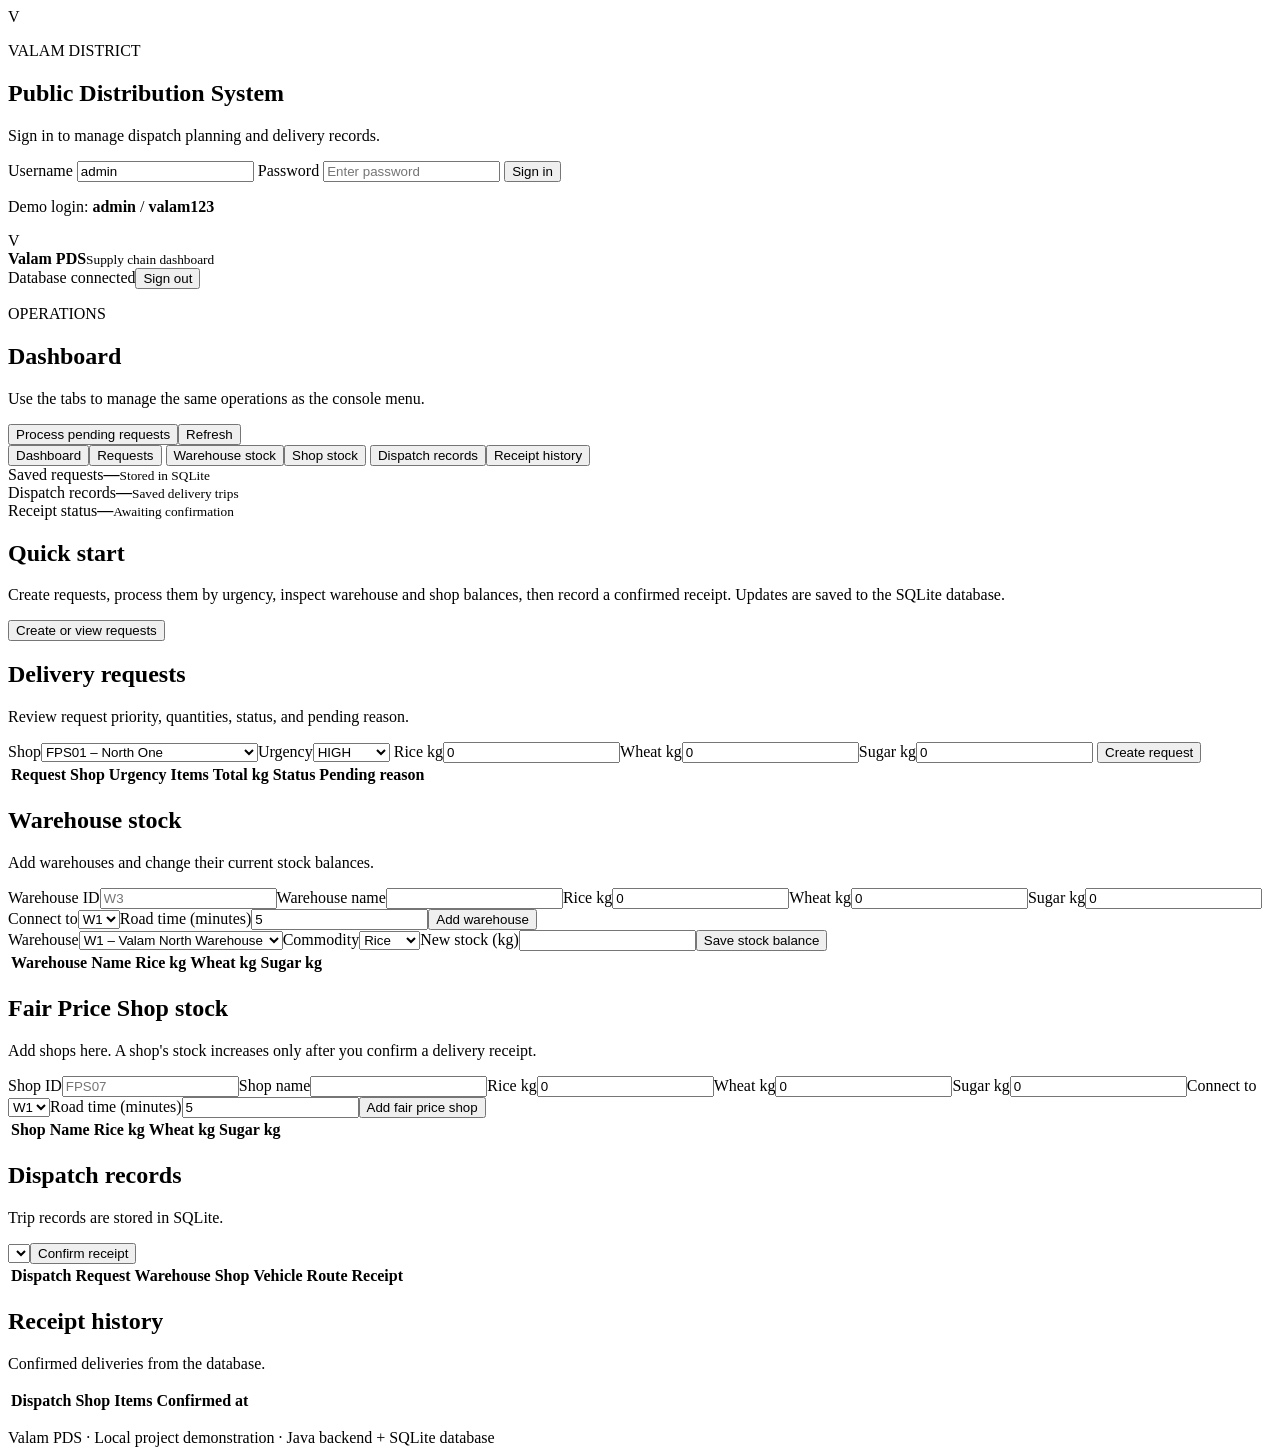
==== web/index.html @ e1094bea "Initial commit: Valam PDS project" ====
<!doctype html>
<html lang="en">
<head>
  <meta charset="utf-8">
  <meta name="viewport" content="width=device-width, initial-scale=1">
  <title>Valam PDS Dashboard</title>
  <link rel="stylesheet" href="/styles.css">
</head>
<body>
  <main id="loginView" class="login-wrap">
    <section class="login-card">
      <div class="brand-mark">V</div>
      <p class="eyebrow">VALAM DISTRICT</p>
      <h1>Public Distribution System</h1>
      <p class="muted">Sign in to manage dispatch planning and delivery records.</p>
      <form id="loginForm">
        <label for="username">Username</label>
        <input id="username" autocomplete="username" required value="admin">
        <label for="password">Password</label>
        <input id="password" type="password" autocomplete="current-password" required placeholder="Enter password">
        <button class="primary full" type="submit">Sign in</button>
        <p id="loginError" class="error" role="alert"></p>
      </form>
      <p class="demo-hint">Demo login: <strong>admin</strong> / <strong>valam123</strong></p>
    </section>
  </main>

  <main id="appView" class="app hidden">
    <header class="topbar">
      <div class="brand"><span class="brand-mark small">V</span><div><strong>Valam PDS</strong><small>Supply chain dashboard</small></div></div>
      <div class="top-actions"><span id="connection" class="connection">Database connected</span><button id="logoutButton" class="quiet">Sign out</button></div>
    </header>
    <section class="welcome">
      <div><p class="eyebrow">OPERATIONS</p><h1 id="pageTitle">Dashboard</h1><p class="muted">Use the tabs to manage the same operations as the console menu.</p></div>
      <div class="welcome-actions"><button id="processButton" class="primary">Process pending requests</button><button id="refreshButton" class="secondary">Refresh</button></div>
    </section>
    <nav id="menu" class="menu-tabs" aria-label="PDS operations">
      <button class="active" data-page="dashboard">Dashboard</button><button data-page="requests">Requests</button>
      <button data-page="warehouses">Warehouse stock</button><button data-page="shops">Shop stock</button>
      <button data-page="dispatches">Dispatch records</button><button data-page="receipts">Receipt history</button>
    </nav>
    <section id="page-dashboard" class="page-view">
    <section class="stats">
      <article class="stat-card"><span>Saved requests</span><strong id="requestCount">—</strong><small>Stored in SQLite</small></article>
      <article class="stat-card"><span>Dispatch records</span><strong id="dispatchCount">—</strong><small>Saved delivery trips</small></article>
      <article class="stat-card"><span>Receipt status</span><strong id="receiptCount">—</strong><small>Awaiting confirmation</small></article>
    </section>
      <section class="panel"><h2>Quick start</h2><p class="muted">Create requests, process them by urgency, inspect warehouse and shop balances, then record a confirmed receipt. Updates are saved to the SQLite database.</p><button class="primary" data-go="requests">Create or view requests</button></section>
    </section>
    <section id="page-requests" class="page-view hidden">
      <section class="panel">
        <div class="panel-head"><div><h2>Delivery requests</h2><p class="muted">Review request priority, quantities, status, and pending reason.</p></div></div>
        <form id="requestForm" class="request-form">
          <label>Shop<select id="requestShop" required><option value="FPS01">FPS01 – North One</option><option value="FPS02">FPS02 – North Two</option><option value="FPS03">FPS03 – Central One</option><option value="FPS04">FPS04 – Central Two</option><option value="FPS05">FPS05 – South One</option><option value="FPS06">FPS06 – Remote Shop (no road)</option></select></label><label>Urgency<select id="requestUrgency"><option>HIGH</option><option>MEDIUM</option><option>LOW</option></select></label>
          <label>Rice kg<input id="rice" type="number" min="0" step="1" value="0"></label><label>Wheat kg<input id="wheat" type="number" min="0" step="1" value="0"></label><label>Sugar kg<input id="sugar" type="number" min="0" step="1" value="0"></label>
          <button class="primary" type="submit">Create request</button>
        </form>
        <div class="table-wrap"><table><thead><tr><th>Request</th><th>Shop</th><th>Urgency</th><th>Items</th><th>Total kg</th><th>Status</th><th>Pending reason</th></tr></thead><tbody id="requestRows"></tbody></table></div>
      </section>
    </section>
    <section id="page-warehouses" class="page-view hidden"><section class="panel"><div class="panel-head"><div><h2>Warehouse stock</h2><p class="muted">Add warehouses and change their current stock balances.</p></div></div>
      <form id="warehouseForm" class="request-form"><label>Warehouse ID<input id="warehouseId" required placeholder="W3"></label><label>Warehouse name<input id="warehouseName" required></label><label>Rice kg<input id="warehouseRice" type="number" min="0" value="0"></label><label>Wheat kg<input id="warehouseWheat" type="number" min="0" value="0"></label><label>Sugar kg<input id="warehouseSugar" type="number" min="0" value="0"></label><label>Connect to<select id="warehouseConnect"><option>W1</option><option>W2</option><option>J1</option><option>J2</option><option>J3</option><option>J4</option></select></label><label>Road time (minutes)<input id="warehouseTime" type="number" min="0.1" step="0.1" value="5"></label><button class="primary" type="submit">Add warehouse</button></form>
      <form id="warehouseStockForm" class="request-form"><label>Warehouse<select id="stockWarehouse"><option value="W1">W1 – Valam North Warehouse</option><option value="W2">W2 – Valam South Warehouse</option></select></label><label>Commodity<select id="stockCommodity"><option>Rice</option><option>Wheat</option><option>Sugar</option></select></label><label>New stock (kg)<input id="stockQuantity" type="number" min="0" step="0.1" required></label><button class="secondary" type="submit">Save stock balance</button></form>
      <div class="table-wrap"><table><thead><tr><th>Warehouse</th><th>Name</th><th>Rice kg</th><th>Wheat kg</th><th>Sugar kg</th></tr></thead><tbody id="warehouseRows"></tbody></table></div></section></section>
    <section id="page-shops" class="page-view hidden"><section class="panel"><h2>Fair Price Shop stock</h2><p class="muted">Add shops here. A shop's stock increases only after you confirm a delivery receipt.</p>
      <form id="shopForm" class="request-form"><label>Shop ID<input id="newShopId" required placeholder="FPS07"></label><label>Shop name<input id="newShopName" required></label><label>Rice kg<input id="shopRice" type="number" min="0" value="0"></label><label>Wheat kg<input id="shopWheat" type="number" min="0" value="0"></label><label>Sugar kg<input id="shopSugar" type="number" min="0" value="0"></label><label>Connect to<select id="shopConnect"><option>W1</option><option>W2</option><option>J1</option><option>J2</option><option>J3</option><option>J4</option></select></label><label>Road time (minutes)<input id="shopTime" type="number" min="0.1" step="0.1" value="5"></label><button class="primary" type="submit">Add fair price shop</button></form>
      <div class="table-wrap"><table><thead><tr><th>Shop</th><th>Name</th><th>Rice kg</th><th>Wheat kg</th><th>Sugar kg</th></tr></thead><tbody id="shopRows"></tbody></table></div></section></section>
    <section id="page-dispatches" class="page-view hidden"><section class="panel"><div class="panel-head"><div><h2>Dispatch records</h2><p class="muted">Trip records are stored in SQLite.</p></div><div class="panel-actions"><select id="receiptDispatch" aria-label="Select dispatch to confirm"></select><button id="confirmReceipt" class="primary">Confirm receipt</button></div></div><div class="table-wrap"><table><thead><tr><th>Dispatch</th><th>Request</th><th>Warehouse</th><th>Shop</th><th>Vehicle</th><th>Route</th><th>Receipt</th></tr></thead><tbody id="dispatchRows"></tbody></table></div></section></section>
    <section id="page-receipts" class="page-view hidden"><section class="panel"><h2>Receipt history</h2><p class="muted">Confirmed deliveries from the database.</p><div class="table-wrap"><table><thead><tr><th>Dispatch</th><th>Shop</th><th>Items</th><th>Confirmed at</th></tr></thead><tbody id="receiptRows"></tbody></table></div></section></section>
    <p id="message" class="message" aria-live="polite"></p>
    <footer>Valam PDS · Local project demonstration · Java backend + SQLite database</footer>
  </main>
  <script src="/app.js"></script>
</body>
</html>
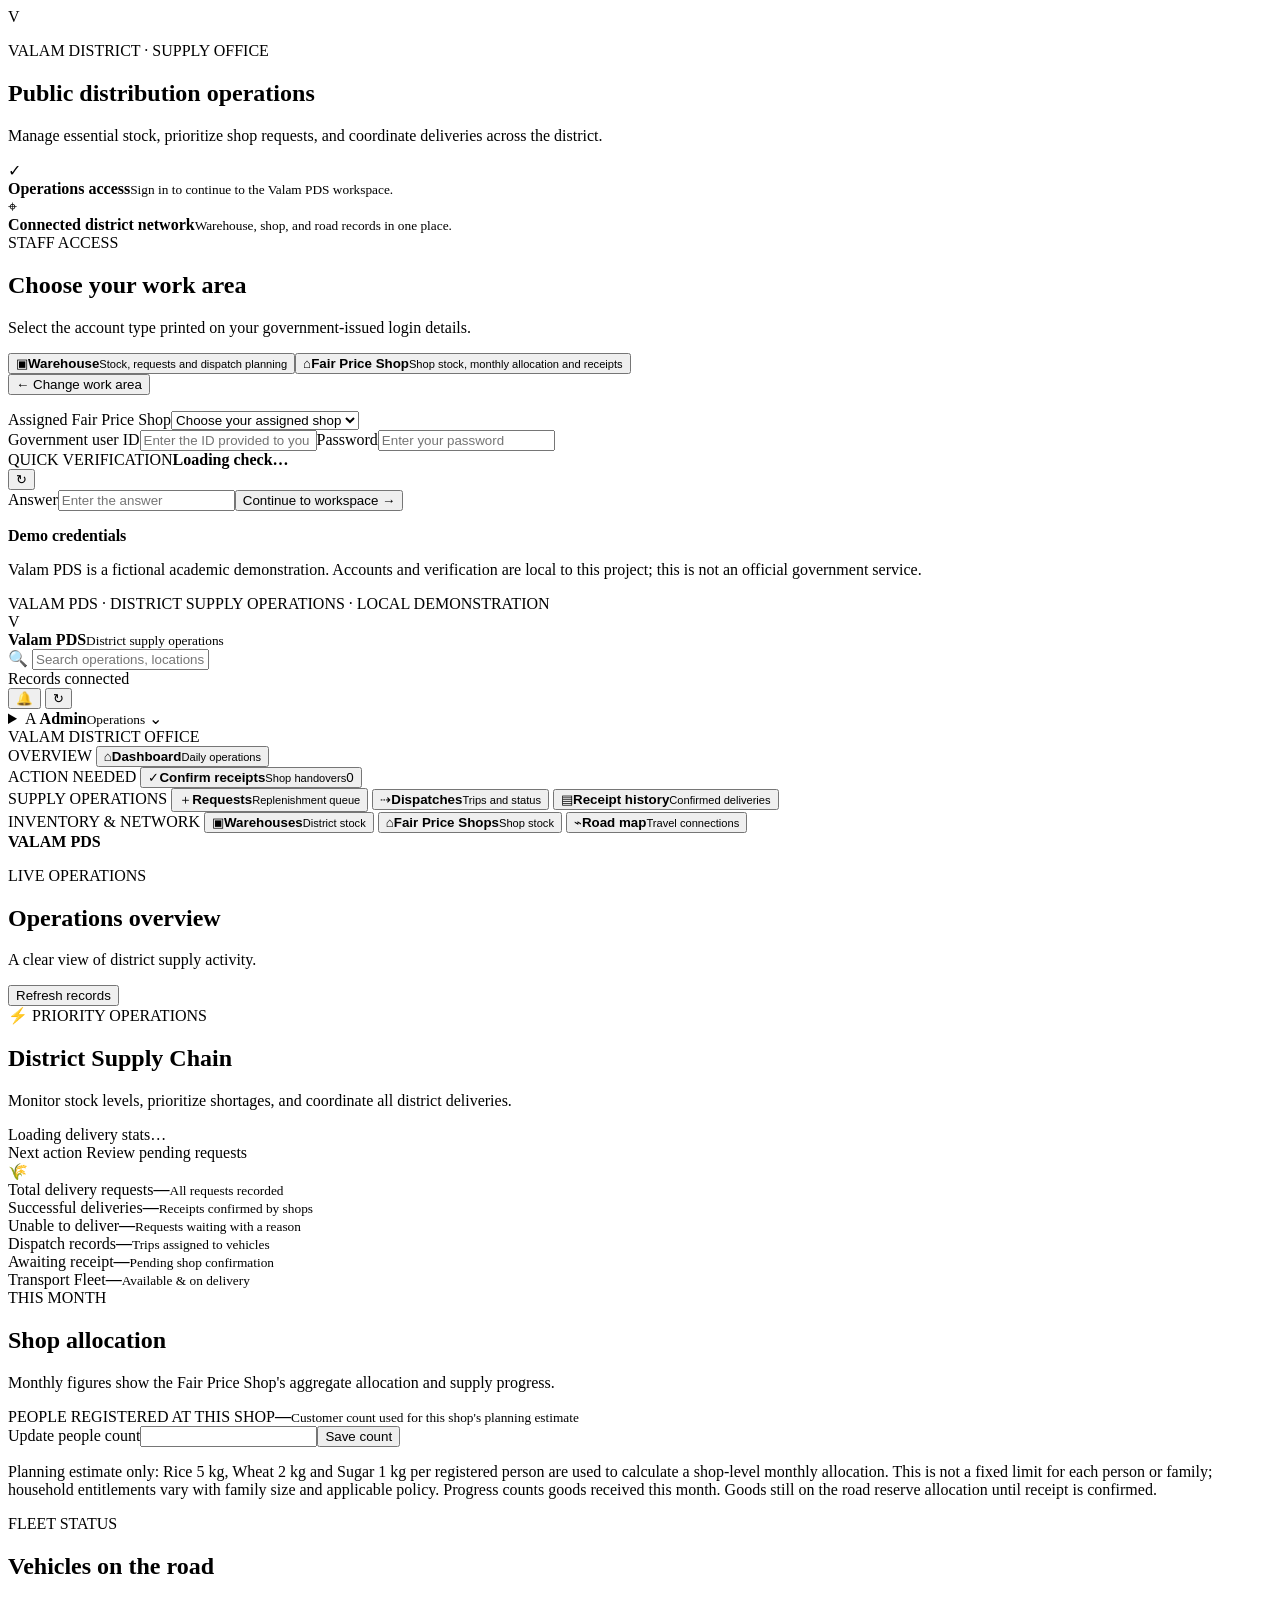
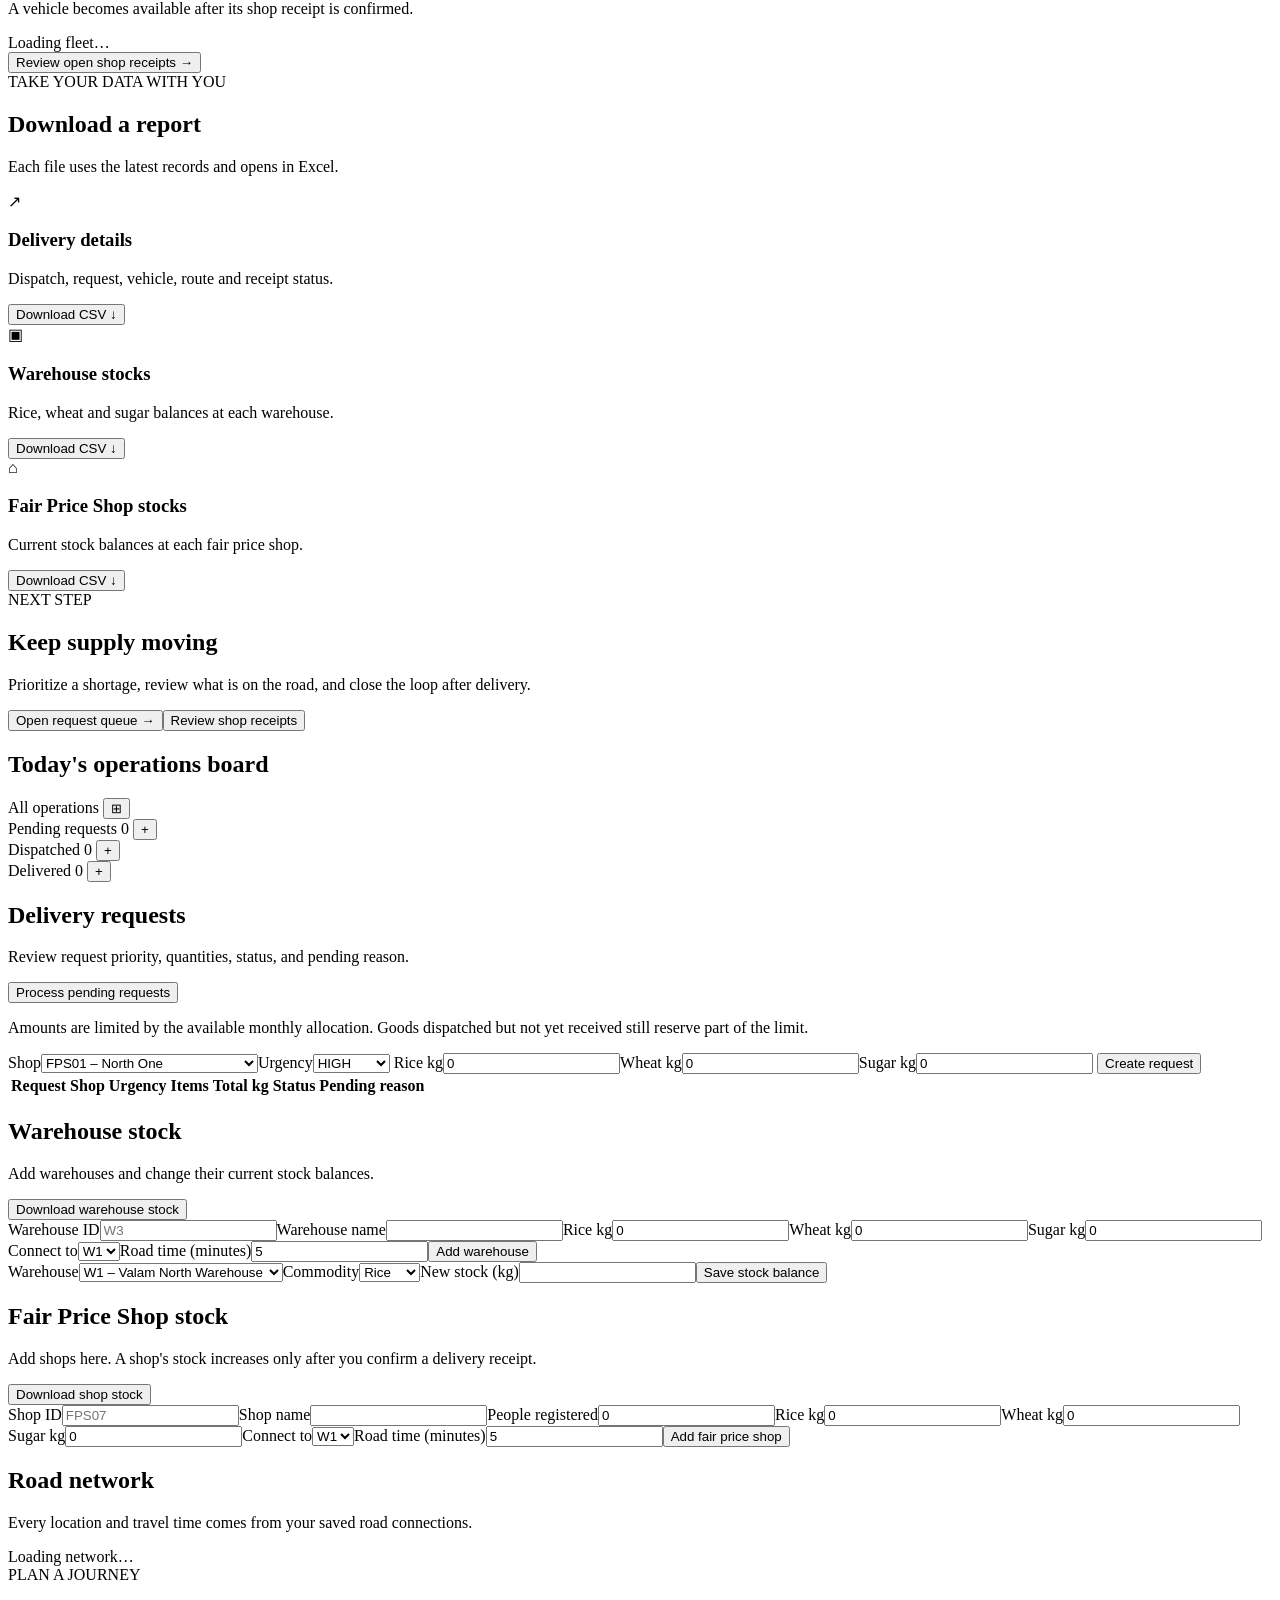
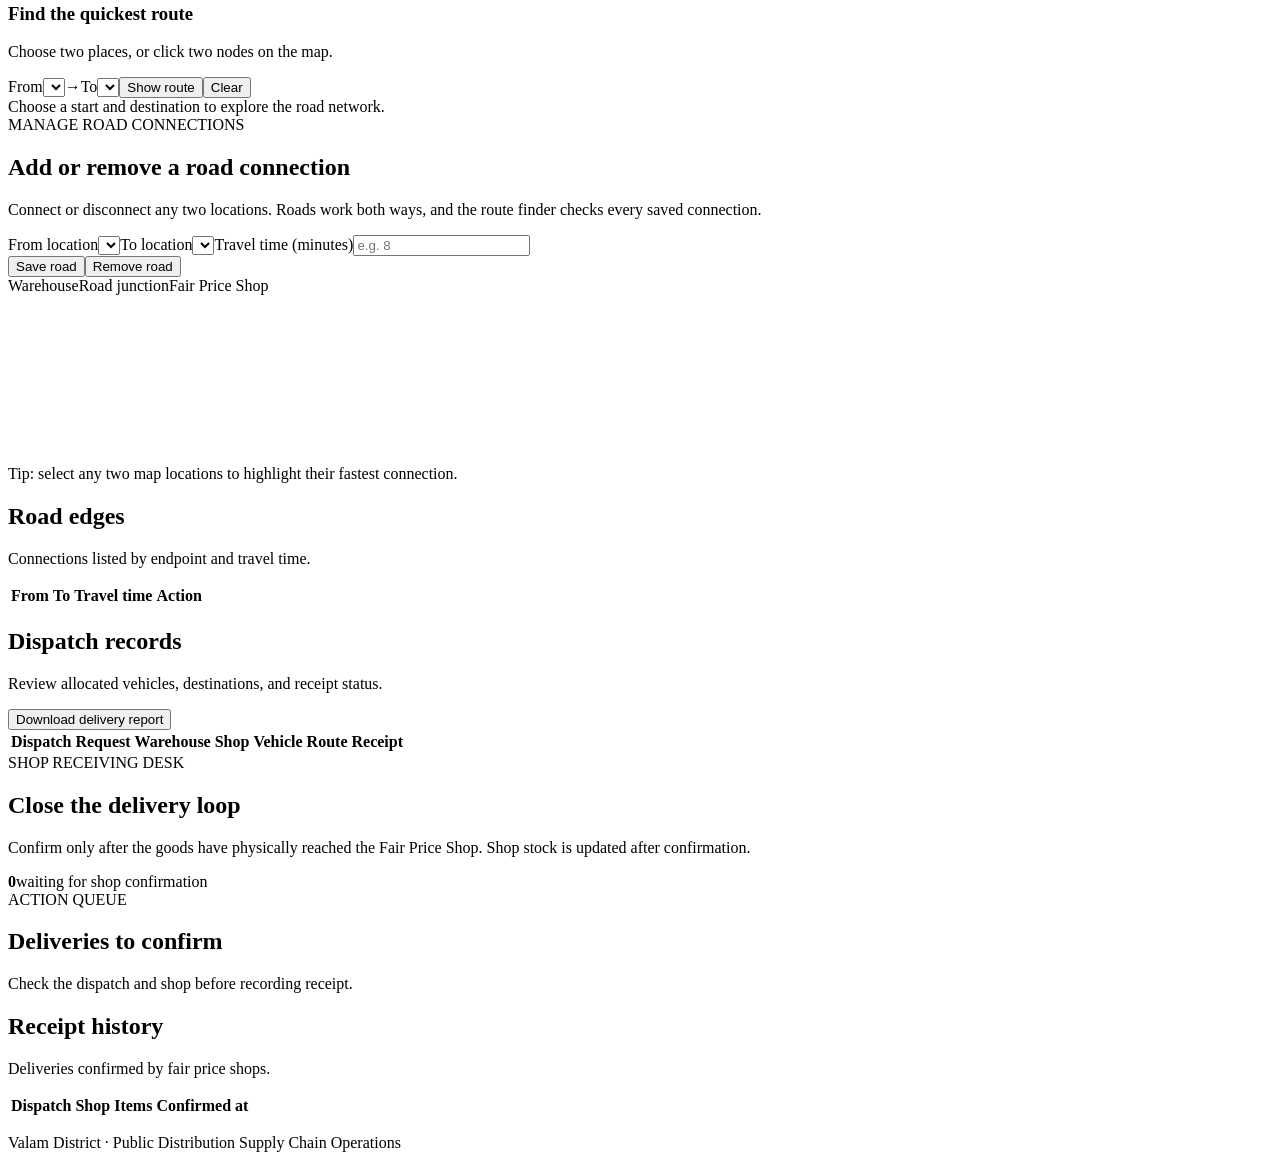
==== commit 4b41345e: "UI Update" ====
--- a/web/index.html
+++ b/web/index.html
@@ -3,72 +3,223 @@
 <head>
   <meta charset="utf-8">
   <meta name="viewport" content="width=device-width, initial-scale=1">
-  <title>Valam PDS Dashboard</title>
+  <title>Valam PDS</title>
+  <link rel="preconnect" href="https://fonts.googleapis.com">
+  <link rel="preconnect" href="https://fonts.gstatic.com" crossorigin>
+  <link href="https://fonts.googleapis.com/css2?family=Inter:wght@400;500;600;700;800&display=swap" rel="stylesheet">
   <link rel="stylesheet" href="/styles.css">
 </head>
 <body>
   <main id="loginView" class="login-wrap">
-    <section class="login-card">
-      <div class="brand-mark">V</div>
-      <p class="eyebrow">VALAM DISTRICT</p>
-      <h1>Public Distribution System</h1>
-      <p class="muted">Sign in to manage dispatch planning and delivery records.</p>
-      <form id="loginForm">
-        <label for="username">Username</label>
-        <input id="username" autocomplete="username" required value="admin">
-        <label for="password">Password</label>
-        <input id="password" type="password" autocomplete="current-password" required placeholder="Enter password">
-        <button class="primary full" type="submit">Sign in</button>
-        <p id="loginError" class="error" role="alert"></p>
-      </form>
-      <p class="demo-hint">Demo login: <strong>admin</strong> / <strong>valam123</strong></p>
-    </section>
+    <section class="login-shell">
+      <div class="login-brand-panel">
+        <div class="login-particles" aria-hidden="true">
+          <span class="particle p1"></span><span class="particle p2"></span><span class="particle p3"></span>
+          <span class="particle p4"></span><span class="particle p5"></span><span class="particle p6"></span>
+          <span class="particle p7"></span><span class="particle p8"></span>
+        </div>
+        <div class="brand-mark">V</div>
+        <p class="eyebrow">VALAM DISTRICT · SUPPLY OFFICE</p>
+        <h1>Public distribution operations</h1>
+        <p>Manage essential stock, prioritize shop requests, and coordinate deliveries across the district.</p>
+        <div class="login-assurance"><span>✓</span><div><strong>Operations access</strong><small>Sign in to continue to the Valam PDS workspace.</small></div></div>
+        <div class="login-assurance"><span>⌖</span><div><strong>Connected district network</strong><small>Warehouse, shop, and road records in one place.</small></div></div>
+      </div>
+      <section class="login-card">
+        <div class="login-card-heading"><span class="section-kicker">STAFF ACCESS</span><h2>Choose your work area</h2><p class="muted">Select the account type printed on your government-issued login details.</p></div>
+        <div class="role-choice" id="roleChoice"><button type="button" class="role-card" data-role="WAREHOUSE"><span class="role-icon">▣</span><strong>Warehouse</strong><small>Stock, requests and dispatch planning</small></button><button type="button" class="role-card" data-role="FPS"><span class="role-icon">⌂</span><strong>Fair Price Shop</strong><small>Shop stock, monthly allocation and receipts</small></button></div>
+        <div id="loginPanel" class="hidden"><button id="changeRole" class="back-link" type="button">← Change work area</button><p id="selectedRoleLabel" class="selected-role-label"></p>
+          <form id="loginForm" class="auth-form"><div id="loginShopWrap" class="hidden"><label for="loginShop">Assigned Fair Price Shop</label><select id="loginShop" required><option value="">Choose your assigned shop</option></select></div><label for="username">Government user ID</label><input id="username" autocomplete="username" required placeholder="Enter the ID provided to you"><label for="password">Password</label><input id="password" type="password" autocomplete="current-password" required placeholder="Enter your password"><div class="captcha-panel"><div><span class="section-kicker">QUICK VERIFICATION</span><strong id="loginCaptchaQuestion">Loading check…</strong></div><button id="refreshLoginCaptcha" type="button" class="captcha-refresh" aria-label="Get a new verification question">↻</button></div><label for="loginCaptchaAnswer">Answer</label><input id="loginCaptchaAnswer" inputmode="numeric" autocomplete="off" required placeholder="Enter the answer"><button class="primary full auth-submit" type="submit">Continue to workspace <span>→</span></button><p id="loginError" class="error" role="alert"></p></form>
+          <div id="loginDemoAccount" class="demo-account"><strong id="demoRoleLabel">Demo credentials</strong><span id="demoCredentials"></span></div>
+        </div>
+        <p class="portal-disclaimer">Valam PDS is a fictional academic demonstration. Accounts and verification are local to this project; this is not an official government service.</p>
+      </section>
+    </section>
+    <footer class="login-footer">VALAM PDS · DISTRICT SUPPLY OPERATIONS · LOCAL DEMONSTRATION</footer>
   </main>
 
   <main id="appView" class="app hidden">
     <header class="topbar">
-      <div class="brand"><span class="brand-mark small">V</span><div><strong>Valam PDS</strong><small>Supply chain dashboard</small></div></div>
-      <div class="top-actions"><span id="connection" class="connection">Database connected</span><button id="logoutButton" class="quiet">Sign out</button></div>
+      <div class="brand"><span class="brand-mark small">V</span><div><strong>Valam PDS</strong><small>District supply operations</small></div></div>
+      <div class="top-center">
+        <div class="top-search">
+          <span class="top-search-icon">🔍</span>
+          <input type="text" class="top-search-input right-search-input" placeholder="Search operations, locations…">
+        </div>
+        <span id="connection" class="connection">Records connected</span>
+      </div>
+      <div class="top-actions">
+        <button class="topbar-bell" aria-label="Notifications" title="Notifications">🔔</button>
+        <button class="topbar-refresh-icon" id="refreshButton" aria-label="Refresh records" title="Refresh records">↻</button>
+        <details id="profileMenu" class="profile-menu">
+          <summary class="profile-trigger" aria-label="Signed-in profile menu">
+            <span id="profileAvatar" class="profile-avatar">A</span>
+            <span class="profile-copy"><strong id="profileName">Admin</strong><small id="profileRole">Operations</small></span>
+            <span class="profile-chevron" aria-hidden="true">⌄</span>
+          </summary>
+          <div class="profile-popover">
+            <div class="profile-account"><span id="profilePopoverAvatar" class="profile-avatar large">A</span><div><strong id="profilePopoverName">Admin</strong><small id="profileRolePopover">District operations</small></div></div>
+            <div class="profile-divider"></div>
+            <button id="logoutButton" class="profile-signout" type="button">Sign out</button>
+          </div>
+        </details>
+      </div>
     </header>
-    <section class="welcome">
-      <div><p class="eyebrow">OPERATIONS</p><h1 id="pageTitle">Dashboard</h1><p class="muted">Use the tabs to manage the same operations as the console menu.</p></div>
-      <div class="welcome-actions"><button id="processButton" class="primary">Process pending requests</button><button id="refreshButton" class="secondary">Refresh</button></div>
-    </section>
-    <nav id="menu" class="menu-tabs" aria-label="PDS operations">
-      <button class="active" data-page="dashboard">Dashboard</button><button data-page="requests">Requests</button>
-      <button data-page="warehouses">Warehouse stock</button><button data-page="shops">Shop stock</button>
-      <button data-page="dispatches">Dispatch records</button><button data-page="receipts">Receipt history</button>
-    </nav>
+    <div class="app-layout">
+      <aside class="sidebar">
+        <div class="sidebar-caption">VALAM DISTRICT OFFICE</div>
+        <nav id="menu" class="side-nav" aria-label="PDS operations">
+          <div class="nav-group"><span class="nav-heading">OVERVIEW</span>
+            <button class="nav-link active" data-page="dashboard"><span class="nav-icon">⌂</span><span class="nav-copy"><strong>Dashboard</strong><small>Daily operations</small></span></button>
+          </div>
+          <div class="nav-group action-group" data-visible-role="FPS"><span class="nav-heading">ACTION NEEDED</span>
+            <button class="nav-link nav-action" data-page="confirmations"><span class="nav-icon">✓</span><span class="nav-copy"><strong>Confirm receipts</strong><small>Shop handovers</small></span><span id="receiptNavCount" class="nav-count">0</span></button>
+          </div>
+          <div class="nav-group"><span class="nav-heading">SUPPLY OPERATIONS</span>
+            <button class="nav-link" data-page="requests"><span class="nav-icon">＋</span><span class="nav-copy"><strong>Requests</strong><small>Replenishment queue</small></span></button>
+            <button class="nav-link" data-page="dispatches"><span class="nav-icon">⇢</span><span class="nav-copy"><strong>Dispatches</strong><small>Trips and status</small></span></button>
+            <button class="nav-link" data-page="receipts" data-visible-role="FPS"><span class="nav-icon">▤</span><span class="nav-copy"><strong>Receipt history</strong><small>Confirmed deliveries</small></span></button>
+          </div>
+          <div class="nav-group"><span class="nav-heading">INVENTORY &amp; NETWORK</span>
+            <button class="nav-link" data-page="warehouses" data-visible-role="WAREHOUSE"><span class="nav-icon">▣</span><span class="nav-copy"><strong>Warehouses</strong><small>District stock</small></span></button>
+            <button class="nav-link" data-page="shops" data-visible-role="BOTH"><span class="nav-icon">⌂</span><span class="nav-copy"><strong>Fair Price Shops</strong><small>Shop stock</small></span></button>
+            <button class="nav-link" data-page="routes" data-visible-role="BOTH"><span class="nav-icon">⌁</span><span class="nav-copy"><strong>Road map</strong><small>Travel connections</small></span></button>
+          </div>
+        </nav>
+        <div class="sidebar-foot"><span class="live-dot"></span><span><strong>VALAM PDS</strong><small></small></span></div>
+      </aside>
+      <div class="workspace">
+        <section class="welcome">
+          <div><p class="eyebrow" id="pageKicker">LIVE OPERATIONS</p><h1 id="pageTitle">Operations overview</h1><p id="pageSubtitle" class="muted">A clear view of district supply activity.</p></div>
+          <div class="welcome-actions"><span class="today-label" id="todayLabel"></span><button id="refreshButtonLegacy" class="secondary hidden">Refresh records</button></div>
+        </section>
     <section id="page-dashboard" class="page-view">
+
+      <!-- Priority Operations Banner -->
+      <section class="priority-banner">
+        <div class="priority-banner-content">
+          <div class="priority-tag">⚡ PRIORITY OPERATIONS</div>
+          <h2 class="priority-title">District Supply Chain</h2>
+          <p class="priority-subtitle">Monitor stock levels, prioritize shortages, and coordinate all district deliveries.</p>
+          <div class="priority-progress-wrap">
+            <div class="priority-progress-bar">
+              <div class="priority-progress-fill" id="priorityProgressFill" style="width: 0%"></div>
+            </div>
+            <span class="priority-progress-label" id="priorityProgressLabel">Loading delivery stats…</span>
+          </div>
+          <div class="priority-milestone">
+            <span class="priority-milestone-label">Next action</span>
+            <span class="priority-milestone-value">Review pending requests</span>
+          </div>
+        </div>
+        <div class="priority-banner-art">
+          <div class="art-circle art-circle-1"></div>
+          <div class="art-circle art-circle-2"></div>
+          <div class="art-icon">🌾</div>
+        </div>
+      </section>
+
     <section class="stats">
-      <article class="stat-card"><span>Saved requests</span><strong id="requestCount">—</strong><small>Stored in SQLite</small></article>
-      <article class="stat-card"><span>Dispatch records</span><strong id="dispatchCount">—</strong><small>Saved delivery trips</small></article>
-      <article class="stat-card"><span>Receipt status</span><strong id="receiptCount">—</strong><small>Awaiting confirmation</small></article>
-    </section>
-      <section class="panel"><h2>Quick start</h2><p class="muted">Create requests, process them by urgency, inspect warehouse and shop balances, then record a confirmed receipt. Updates are saved to the SQLite database.</p><button class="primary" data-go="requests">Create or view requests</button></section>
+      <article class="stat-card"><span>Total delivery requests</span><strong id="requestCount">—</strong><small>All requests recorded</small></article>
+      <article class="stat-card success-stat"><span>Successful deliveries</span><strong id="successfulDeliveryCount">—</strong><small>Receipts confirmed by shops</small></article>
+      <article class="stat-card unable-stat"><span>Unable to deliver</span><strong id="unableCount">—</strong><small>Requests waiting with a reason</small></article>
+      <article class="stat-card"><span>Dispatch records</span><strong id="dispatchCount">—</strong><small>Trips assigned to vehicles</small></article>
+      <article class="stat-card"><span>Awaiting receipt</span><strong id="receiptCount">—</strong><small>Pending shop confirmation</small></article>
+      <article class="stat-card transport-stat"><span>Transport Fleet</span><strong id="transportStatCount">—</strong><small id="transportStatDetail">Available &amp; on delivery</small></article>
+    </section>
+
+      <section id="fpsQuotaPanel" class="panel fps-quota-panel hidden"><div class="panel-head"><div><span class="section-kicker">THIS MONTH</span><h2>Shop allocation</h2><p class="muted">Monthly figures show the Fair Price Shop's aggregate allocation and supply progress.</p></div></div><div class="fps-people-row"><article class="people-count-card"><span>PEOPLE REGISTERED AT THIS SHOP</span><strong id="fpsPeopleCount">—</strong><small>Customer count used for this shop's planning estimate</small></article><form id="fpsPopulationForm" class="population-update-form"><label for="fpsPopulationInput">Update people count</label><input id="fpsPopulationInput" type="number" min="1" step="1" required><button class="secondary" type="submit">Save count</button></form></div><div id="quotaCards" class="quota-grid"></div><p class="quota-note">Planning estimate only: Rice 5 kg, Wheat 2 kg and Sugar 1 kg per registered person are used to calculate a shop-level monthly allocation. This is not a fixed limit for each person or family; household entitlements vary with family size and applicable policy. Progress counts goods received this month. Goods still on the road reserve allocation until receipt is confirmed.</p></section><section class="panel fleet-panel" data-visible-role="WAREHOUSE">
+        <div class="panel-head"><div><span class="section-kicker">FLEET STATUS</span><h2>Vehicles on the road</h2><p class="muted">A vehicle becomes available after its shop receipt is confirmed.</p></div><span id="fleetSummary" class="network-summary">Loading fleet…</span></div>
+        <div id="fleetCards" class="fleet-grid"></div>
+        <button type="button" id="fleetReceiptLink" class="secondary fleet-receipt-link">Review open shop receipts →</button>
+      </section>
+      <section class="panel report-center" data-visible-role="WAREHOUSE"><div class="panel-head"><div><span class="section-kicker">TAKE YOUR DATA WITH YOU</span><h2>Download a report</h2><p class="muted">Each file uses the latest records and opens in Excel.</p></div></div><div class="report-grid"><article class="report-card"><span class="report-symbol report-green">↗</span><div><h3>Delivery details</h3><p>Dispatch, request, vehicle, route and receipt status.</p></div><button class="report-button" id="downloadDispatchReport">Download CSV <span>↓</span></button></article><article class="report-card"><span class="report-symbol report-amber">▣</span><div><h3>Warehouse stocks</h3><p>Rice, wheat and sugar balances at each warehouse.</p></div><button class="report-button" id="downloadWarehouseReport">Download CSV <span>↓</span></button></article><article class="report-card"><span class="report-symbol report-blue">⌂</span><div><h3>Fair Price Shop stocks</h3><p>Current stock balances at each fair price shop.</p></div><button class="report-button" id="downloadShopReport">Download CSV <span>↓</span></button></article></div></section><section class="panel quick-ops"><div><span class="section-kicker">NEXT STEP</span><h2>Keep supply moving</h2><p class="muted">Prioritize a shortage, review what is on the road, and close the loop after delivery.</p></div><div class="quick-actions"><button class="primary" data-go="requests">Open request queue <span>→</span></button><button class="secondary" data-go="confirmations" data-visible-role="FPS">Review shop receipts</button></div></section>
+
+      <!-- Kanban Board -->
+      <section class="kanban-section">
+        <div class="kanban-header">
+          <h2>Today's operations board</h2>
+          <div class="kanban-header-actions">
+            <span class="kanban-all-link">All operations</span>
+            <button class="kanban-filter-btn">⊞</button>
+          </div>
+        </div>
+        <div class="kanban-board">
+          <div class="kanban-col" id="kanban-pending">
+            <div class="kanban-col-head">
+              <span class="kanban-dot dot-pending"></span>
+              <span class="kanban-col-title">Pending requests</span>
+              <span class="kanban-count" id="kanban-pending-count">0</span>
+              <button class="kanban-add-btn">+</button>
+            </div>
+            <div class="kanban-cards" id="kanban-pending-cards"></div>
+          </div>
+          <div class="kanban-col" id="kanban-dispatched">
+            <div class="kanban-col-head">
+              <span class="kanban-dot dot-dispatched"></span>
+              <span class="kanban-col-title">Dispatched</span>
+              <span class="kanban-count" id="kanban-dispatched-count">0</span>
+              <button class="kanban-add-btn">+</button>
+            </div>
+            <div class="kanban-cards" id="kanban-dispatched-cards"></div>
+          </div>
+          <div class="kanban-col" id="kanban-delivered">
+            <div class="kanban-col-head">
+              <span class="kanban-dot dot-delivered"></span>
+              <span class="kanban-col-title">Delivered</span>
+              <span class="kanban-count" id="kanban-delivered-count">0</span>
+              <button class="kanban-add-btn">+</button>
+            </div>
+            <div class="kanban-cards" id="kanban-delivered-cards"></div>
+          </div>
+        </div>
+      </section>
+
     </section>
     <section id="page-requests" class="page-view hidden">
       <section class="panel">
-        <div class="panel-head"><div><h2>Delivery requests</h2><p class="muted">Review request priority, quantities, status, and pending reason.</p></div></div>
-        <form id="requestForm" class="request-form">
-          <label>Shop<select id="requestShop" required><option value="FPS01">FPS01 – North One</option><option value="FPS02">FPS02 – North Two</option><option value="FPS03">FPS03 – Central One</option><option value="FPS04">FPS04 – Central Two</option><option value="FPS05">FPS05 – South One</option><option value="FPS06">FPS06 – Remote Shop (no road)</option></select></label><label>Urgency<select id="requestUrgency"><option>HIGH</option><option>MEDIUM</option><option>LOW</option></select></label>
+        <div class="panel-head"><div><h2>Delivery requests</h2><p class="muted">Review request priority, quantities, status, and pending reason.</p></div><button id="processButton" class="primary" data-visible-role="WAREHOUSE" type="button">Process pending requests</button></div>
+        <form id="requestForm" class="request-form"><p id="requestQuotaHint" class="muted hidden">Amounts are limited by the available monthly allocation. Goods dispatched but not yet received still reserve part of the limit.</p>
+          <label id="requestShopLabel">Shop<select id="requestShop" required><option value="FPS01">FPS01 – North One</option><option value="FPS02">FPS02 – North Two</option><option value="FPS03">FPS03 – Central One</option><option value="FPS04">FPS04 – Central Two</option><option value="FPS05">FPS05 – South One</option><option value="FPS06">FPS06 – Remote Shop (no road)</option></select></label><label>Urgency<select id="requestUrgency"><option>HIGH</option><option>MEDIUM</option><option>LOW</option></select></label>
           <label>Rice kg<input id="rice" type="number" min="0" step="1" value="0"></label><label>Wheat kg<input id="wheat" type="number" min="0" step="1" value="0"></label><label>Sugar kg<input id="sugar" type="number" min="0" step="1" value="0"></label>
           <button class="primary" type="submit">Create request</button>
         </form>
         <div class="table-wrap"><table><thead><tr><th>Request</th><th>Shop</th><th>Urgency</th><th>Items</th><th>Total kg</th><th>Status</th><th>Pending reason</th></tr></thead><tbody id="requestRows"></tbody></table></div>
       </section>
     </section>
-    <section id="page-warehouses" class="page-view hidden"><section class="panel"><div class="panel-head"><div><h2>Warehouse stock</h2><p class="muted">Add warehouses and change their current stock balances.</p></div></div>
+    <section id="page-warehouses" class="page-view hidden" data-visible-role="WAREHOUSE"><section class="panel"><div class="panel-head"><div><h2>Warehouse stock</h2><p class="muted">Add warehouses and change their current stock balances.</p></div><button id="downloadWarehouseReportSmall" class="secondary report-shortcut">Download warehouse stock</button></div>
       <form id="warehouseForm" class="request-form"><label>Warehouse ID<input id="warehouseId" required placeholder="W3"></label><label>Warehouse name<input id="warehouseName" required></label><label>Rice kg<input id="warehouseRice" type="number" min="0" value="0"></label><label>Wheat kg<input id="warehouseWheat" type="number" min="0" value="0"></label><label>Sugar kg<input id="warehouseSugar" type="number" min="0" value="0"></label><label>Connect to<select id="warehouseConnect"><option>W1</option><option>W2</option><option>J1</option><option>J2</option><option>J3</option><option>J4</option></select></label><label>Road time (minutes)<input id="warehouseTime" type="number" min="0.1" step="0.1" value="5"></label><button class="primary" type="submit">Add warehouse</button></form>
       <form id="warehouseStockForm" class="request-form"><label>Warehouse<select id="stockWarehouse"><option value="W1">W1 – Valam North Warehouse</option><option value="W2">W2 – Valam South Warehouse</option></select></label><label>Commodity<select id="stockCommodity"><option>Rice</option><option>Wheat</option><option>Sugar</option></select></label><label>New stock (kg)<input id="stockQuantity" type="number" min="0" step="0.1" required></label><button class="secondary" type="submit">Save stock balance</button></form>
-      <div class="table-wrap"><table><thead><tr><th>Warehouse</th><th>Name</th><th>Rice kg</th><th>Wheat kg</th><th>Sugar kg</th></tr></thead><tbody id="warehouseRows"></tbody></table></div></section></section>
-    <section id="page-shops" class="page-view hidden"><section class="panel"><h2>Fair Price Shop stock</h2><p class="muted">Add shops here. A shop's stock increases only after you confirm a delivery receipt.</p>
-      <form id="shopForm" class="request-form"><label>Shop ID<input id="newShopId" required placeholder="FPS07"></label><label>Shop name<input id="newShopName" required></label><label>Rice kg<input id="shopRice" type="number" min="0" value="0"></label><label>Wheat kg<input id="shopWheat" type="number" min="0" value="0"></label><label>Sugar kg<input id="shopSugar" type="number" min="0" value="0"></label><label>Connect to<select id="shopConnect"><option>W1</option><option>W2</option><option>J1</option><option>J2</option><option>J3</option><option>J4</option></select></label><label>Road time (minutes)<input id="shopTime" type="number" min="0.1" step="0.1" value="5"></label><button class="primary" type="submit">Add fair price shop</button></form>
-      <div class="table-wrap"><table><thead><tr><th>Shop</th><th>Name</th><th>Rice kg</th><th>Wheat kg</th><th>Sugar kg</th></tr></thead><tbody id="shopRows"></tbody></table></div></section></section>
-    <section id="page-dispatches" class="page-view hidden"><section class="panel"><div class="panel-head"><div><h2>Dispatch records</h2><p class="muted">Trip records are stored in SQLite.</p></div><div class="panel-actions"><select id="receiptDispatch" aria-label="Select dispatch to confirm"></select><button id="confirmReceipt" class="primary">Confirm receipt</button></div></div><div class="table-wrap"><table><thead><tr><th>Dispatch</th><th>Request</th><th>Warehouse</th><th>Shop</th><th>Vehicle</th><th>Route</th><th>Receipt</th></tr></thead><tbody id="dispatchRows"></tbody></table></div></section></section>
-    <section id="page-receipts" class="page-view hidden"><section class="panel"><h2>Receipt history</h2><p class="muted">Confirmed deliveries from the database.</p><div class="table-wrap"><table><thead><tr><th>Dispatch</th><th>Shop</th><th>Items</th><th>Confirmed at</th></tr></thead><tbody id="receiptRows"></tbody></table></div></section></section>
+      <div id="warehouseCards" class="location-grid"></div></section></section>
+    <section id="page-shops" class="page-view hidden"><section class="panel"><div class="panel-head"><div><h2>Fair Price Shop stock</h2><p class="muted">Add shops here. A shop's stock increases only after you confirm a delivery receipt.</p></div><button id="downloadShopReportSmall" class="secondary report-shortcut">Download shop stock</button></div>
+      <form id="shopForm" class="request-form"><label>Shop ID<input id="newShopId" required placeholder="FPS07"></label><label>Shop name<input id="newShopName" required></label><label>People registered<input id="shopPopulation" type="number" min="1" step="1" required value="0"></label><label>Rice kg<input id="shopRice" type="number" min="0" value="0"></label><label>Wheat kg<input id="shopWheat" type="number" min="0" value="0"></label><label>Sugar kg<input id="shopSugar" type="number" min="0" value="0"></label><label>Connect to<select id="shopConnect"><option>W1</option><option>W2</option><option>J1</option><option>J2</option><option>J3</option><option>J4</option></select></label><label>Road time (minutes)<input id="shopTime" type="number" min="0.1" step="0.1" value="5"></label><button class="primary" type="submit">Add fair price shop</button></form>
+      <div id="shopCards" class="location-grid"></div></section></section>
+    <section id="page-routes" class="page-view hidden"><section class="panel"><div class="panel-head"><div><h2>Road network</h2><p class="muted">Every location and travel time comes from your saved road connections.</p></div><span id="networkSummary" class="network-summary">Loading network…</span></div><section class="route-finder" aria-label="Fastest route finder"><div class="route-finder-copy"><span class="section-kicker">PLAN A JOURNEY</span><h3>Find the quickest route</h3><p>Choose two places, or click two nodes on the map.</p></div><div class="route-controls"><label>From<select id="routeStart"></select></label><span class="route-arrow">→</span><label>To<select id="routeEnd"></select></label><button id="findRouteButton" class="primary" type="button">Show route</button><button id="clearRouteButton" class="quiet" type="button">Clear</button></div><div id="routeResult" class="route-result" aria-live="polite">Choose a start and destination to explore the road network.</div></section>
+      <section class="road-editor panel-subpanel" data-visible-role="WAREHOUSE"><div class="panel-head"><div><span class="section-kicker">MANAGE ROAD CONNECTIONS</span><h2>Add or remove a road connection</h2><p class="muted">Connect or disconnect any two locations. Roads work both ways, and the route finder checks every saved connection.</p></div></div><form id="roadForm" class="request-form road-form"><label>From location<select id="roadFrom" required></select></label><label>To location<select id="roadTo" required></select></label><label>Travel time (minutes)<input id="roadMinutes" type="number" min="0.1" step="0.1" placeholder="e.g. 8"></label><div class="road-form-actions"><button class="primary" type="submit">Save road</button><button type="button" id="removeRoadFormBtn" class="remove-road-btn">Remove road</button></div></form></section>
+      <div class="network-legend"><span><i class="legend-dot warehouse-dot"></i>Warehouse</span><span><i class="legend-dot junction-dot"></i>Road junction</span><span><i class="legend-dot shop-dot"></i>Fair Price Shop</span></div>
+      <div class="network-scroll"><svg id="networkGraph" class="network-graph" role="img" aria-label="Valam district road network"></svg></div><p class="map-hint">Tip: select any two map locations to highlight their fastest connection.</p>
+      <div class="panel-head edge-heading"><div><h2>Road edges</h2><p class="muted">Connections listed by endpoint and travel time.</p></div></div>
+      <div class="table-wrap"><table><thead><tr><th>From</th><th>To</th><th>Travel time</th><th>Action</th></tr></thead><tbody id="routeRows"></tbody></table></div>
+    </section></section>
+    <section id="page-dispatches" class="page-view hidden"><section class="panel"><div class="panel-head"><div><h2>Dispatch records</h2><p class="muted">Review allocated vehicles, destinations, and receipt status.</p></div><button id="downloadDispatchReportSmall" class="secondary report-shortcut">Download delivery report</button></div><div class="table-wrap"><table><thead><tr><th>Dispatch</th><th>Request</th><th>Warehouse</th><th>Shop</th><th>Vehicle</th><th>Route</th><th>Receipt</th></tr></thead><tbody id="dispatchRows"></tbody></table></div></section></section>
+    <section id="page-confirmations" class="page-view hidden" data-visible-role="FPS"><section class="receipt-hero"><div><span class="receipt-overline">SHOP RECEIVING DESK</span><h2>Close the delivery loop</h2><p>Confirm only after the goods have physically reached the Fair Price Shop. Shop stock is updated after confirmation.</p></div><div class="receipt-hero-count"><strong id="receiptHeroCount">0</strong><span>waiting for shop confirmation</span></div></section><section class="panel"><div class="panel-head"><div><span class="section-kicker">ACTION QUEUE</span><h2>Deliveries to confirm</h2><p class="muted">Check the dispatch and shop before recording receipt.</p></div></div><div id="pendingReceiptCards" class="pending-receipt-grid"></div></section></section>
+    <section id="page-receipts" class="page-view hidden" data-visible-role="FPS"><section class="panel"><h2>Receipt history</h2><p class="muted">Deliveries confirmed by fair price shops.</p><div class="table-wrap"><table><thead><tr><th>Dispatch</th><th>Shop</th><th>Items</th><th>Confirmed at</th></tr></thead><tbody id="receiptRows"></tbody></table></div></section></section>
+    <dialog id="editLocationDialog" class="edit-dialog">
+      <form id="editLocationForm" method="dialog">
+        <div class="dialog-head"><div><p id="editLocationType" class="eyebrow">LOCATION DETAILS</p><h2 id="editLocationTitle">Edit details</h2></div><button type="button" class="quiet dialog-close" aria-label="Close">×</button></div>
+        <input id="editLocationId" type="hidden">
+        <input id="editLocationKind" type="hidden">
+        <label for="editLocationName">Location name</label><input id="editLocationName" required maxlength="80">
+        <div id="editPopulationWrap" class="hidden"><label for="editPopulation">People registered at this shop</label><input id="editPopulation" type="number" min="1" step="1" value="0"></div><label for="editLocationConnect">Connect directly to</label><select id="editLocationConnect"><option value="">No direct road connection</option></select>
+        <label for="editLocationTime">Road travel time (minutes)</label><input id="editLocationTime" type="number" min="0.1" step="0.1" value="5" required>
+        <p class="muted">Road changes add or update one connection. Other roads stay saved; its ID and stock balances stay the same.</p>
+        <div class="dialog-actions"><button type="button" id="cancelLocationEdit" class="secondary">Cancel</button><button class="primary" type="submit">Save details</button></div>
+      </form>
+    </dialog>
     <p id="message" class="message" aria-live="polite"></p>
-    <footer>Valam PDS · Local project demonstration · Java backend + SQLite database</footer>
+    <footer>Valam District · Public Distribution Supply Chain Operations</footer>
+      </div>
+    </div>
   </main>
   <script src="/app.js"></script>
 </body>
